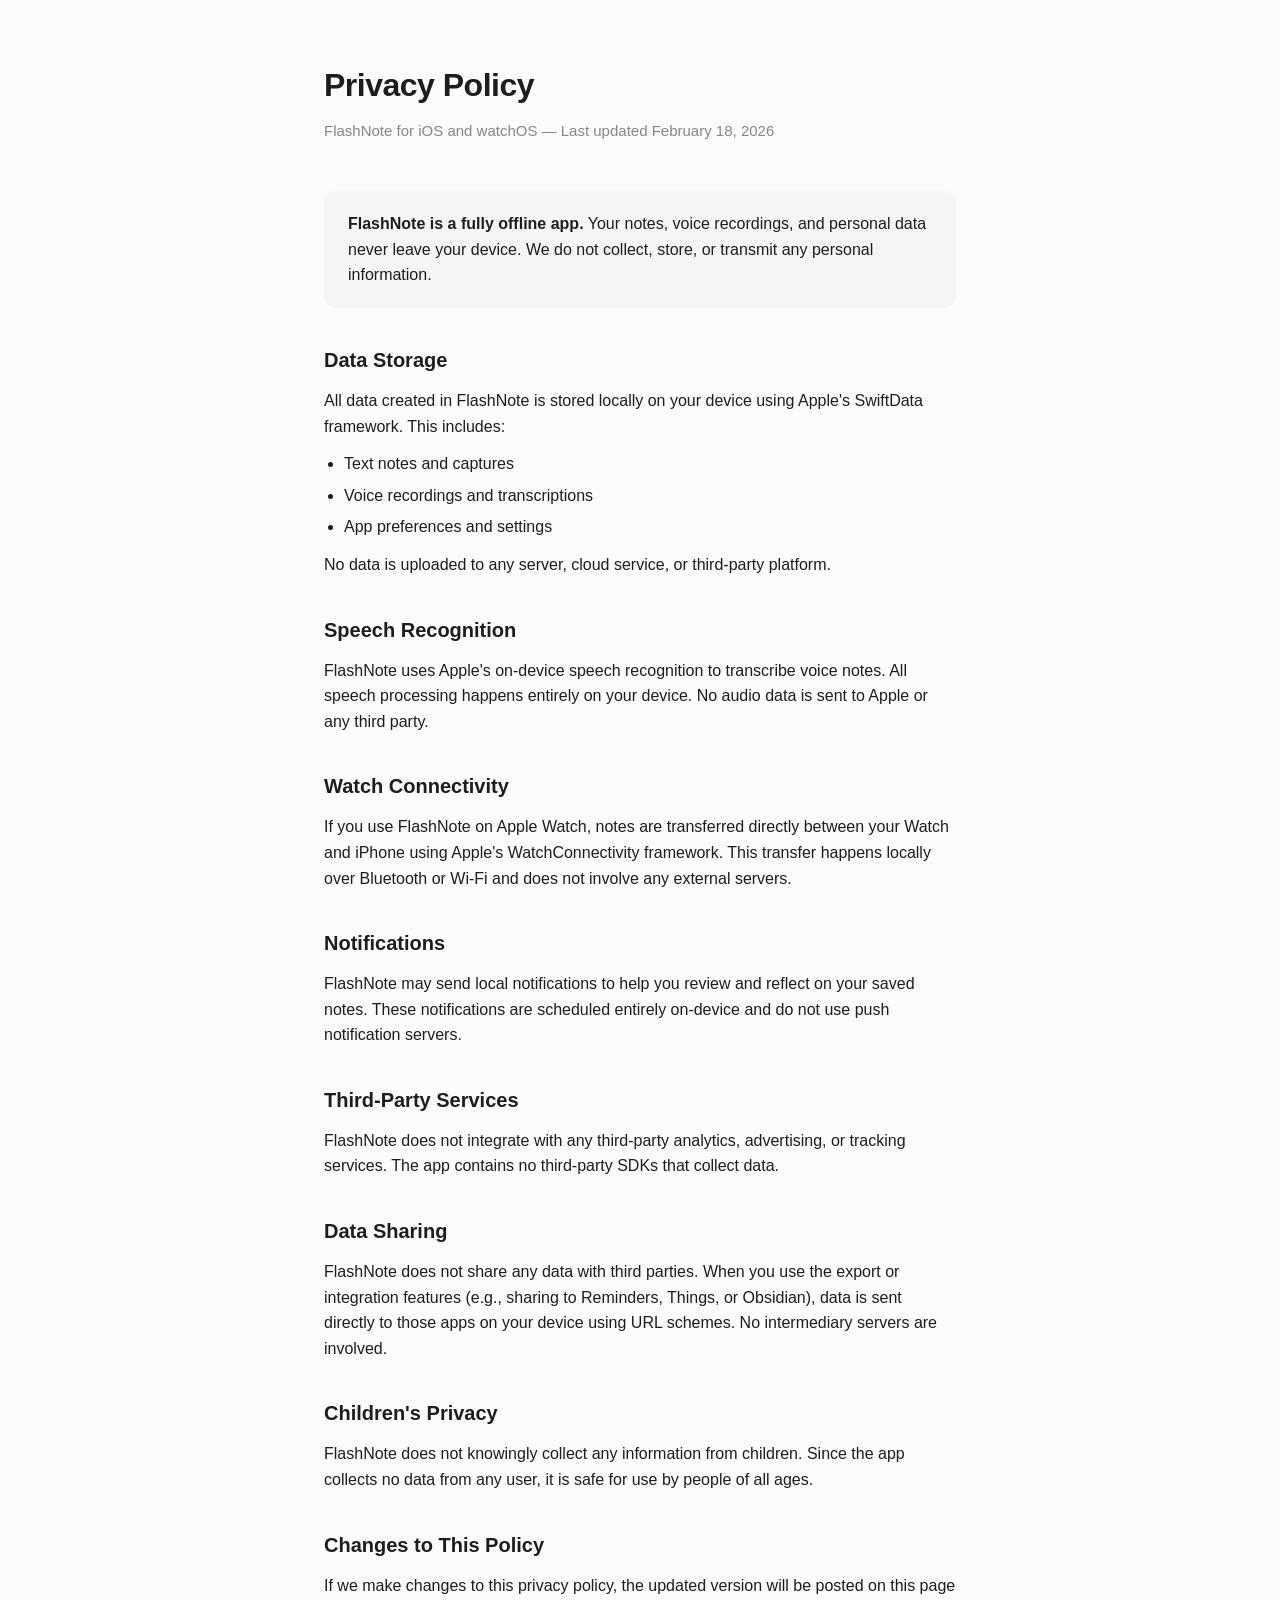
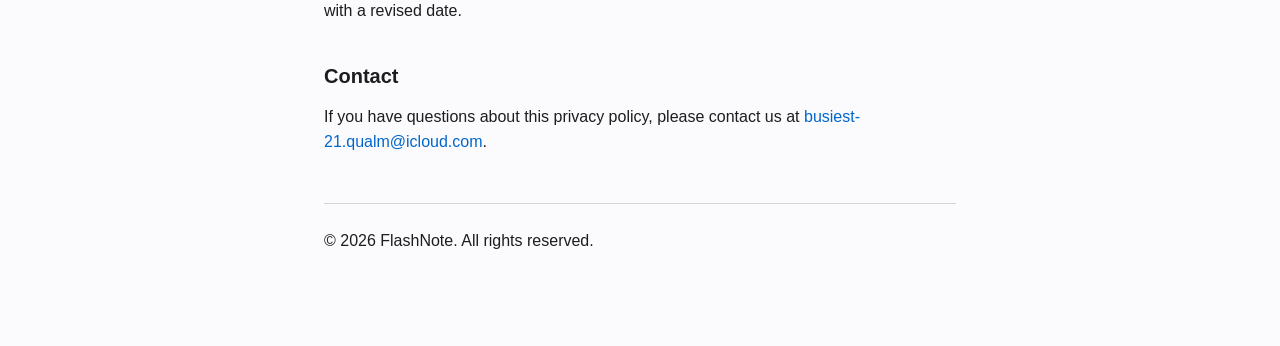
==== Flash-Note/privacy-policy.html @ 5944f5c3 "App Store support and privacy pages, moved out of the app repos The app repos are going private. On " ====
<!DOCTYPE html>
<html lang="en">
<head>
    <meta charset="UTF-8">
    <meta name="viewport" content="width=device-width, initial-scale=1.0">
    <title>FlashNote - Privacy Policy</title>
    <style>
        * { margin: 0; padding: 0; box-sizing: border-box; }
        body {
            font-family: -apple-system, BlinkMacSystemFont, 'SF Pro Text', 'Helvetica Neue', sans-serif;
            color: #1d1d1f;
            background: #fbfbfd;
            line-height: 1.6;
            -webkit-font-smoothing: antialiased;
        }
        .container {
            max-width: 680px;
            margin: 0 auto;
            padding: 60px 24px 80px;
        }
        h1 {
            font-size: 32px;
            font-weight: 700;
            letter-spacing: -0.5px;
            margin-bottom: 8px;
        }
        .subtitle {
            font-size: 15px;
            color: #86868b;
            margin-bottom: 48px;
        }
        h2 {
            font-size: 20px;
            font-weight: 600;
            margin-top: 36px;
            margin-bottom: 12px;
        }
        p, li {
            font-size: 16px;
            color: #1d1d1f;
            margin-bottom: 12px;
        }
        ul {
            padding-left: 20px;
            margin-bottom: 12px;
        }
        li { margin-bottom: 6px; }
        .highlight {
            background: #f5f5f7;
            border-radius: 12px;
            padding: 20px 24px;
            margin: 24px 0;
        }
        .highlight p { margin-bottom: 0; }
        .footer {
            margin-top: 48px;
            padding-top: 24px;
            border-top: 1px solid #d2d2d7;
            font-size: 13px;
            color: #86868b;
        }
        a { color: #0066cc; text-decoration: none; }
        a:hover { text-decoration: underline; }
    </style>
</head>
<body>
    <div class="container">
        <h1>Privacy Policy</h1>
        <p class="subtitle">FlashNote for iOS and watchOS &mdash; Last updated February 18, 2026</p>

        <div class="highlight">
            <p><strong>FlashNote is a fully offline app.</strong> Your notes, voice recordings, and personal data never leave your device. We do not collect, store, or transmit any personal information.</p>
        </div>

        <h2>Data Storage</h2>
        <p>All data created in FlashNote is stored locally on your device using Apple's SwiftData framework. This includes:</p>
        <ul>
            <li>Text notes and captures</li>
            <li>Voice recordings and transcriptions</li>
            <li>App preferences and settings</li>
        </ul>
        <p>No data is uploaded to any server, cloud service, or third-party platform.</p>

        <h2>Speech Recognition</h2>
        <p>FlashNote uses Apple's on-device speech recognition to transcribe voice notes. All speech processing happens entirely on your device. No audio data is sent to Apple or any third party.</p>

        <h2>Watch Connectivity</h2>
        <p>If you use FlashNote on Apple Watch, notes are transferred directly between your Watch and iPhone using Apple's WatchConnectivity framework. This transfer happens locally over Bluetooth or Wi-Fi and does not involve any external servers.</p>

        <h2>Notifications</h2>
        <p>FlashNote may send local notifications to help you review and reflect on your saved notes. These notifications are scheduled entirely on-device and do not use push notification servers.</p>

        <h2>Third-Party Services</h2>
        <p>FlashNote does not integrate with any third-party analytics, advertising, or tracking services. The app contains no third-party SDKs that collect data.</p>

        <h2>Data Sharing</h2>
        <p>FlashNote does not share any data with third parties. When you use the export or integration features (e.g., sharing to Reminders, Things, or Obsidian), data is sent directly to those apps on your device using URL schemes. No intermediary servers are involved.</p>

        <h2>Children's Privacy</h2>
        <p>FlashNote does not knowingly collect any information from children. Since the app collects no data from any user, it is safe for use by people of all ages.</p>

        <h2>Changes to This Policy</h2>
        <p>If we make changes to this privacy policy, the updated version will be posted on this page with a revised date.</p>

        <h2>Contact</h2>
        <p>If you have questions about this privacy policy, please contact us at <a href="mailto:busiest-21.qualm@icloud.com">busiest-21.qualm@icloud.com</a>.</p>

        <div class="footer">
            <p>&copy; 2026 FlashNote. All rights reserved.</p>
        </div>
    </div>
</body>
</html>
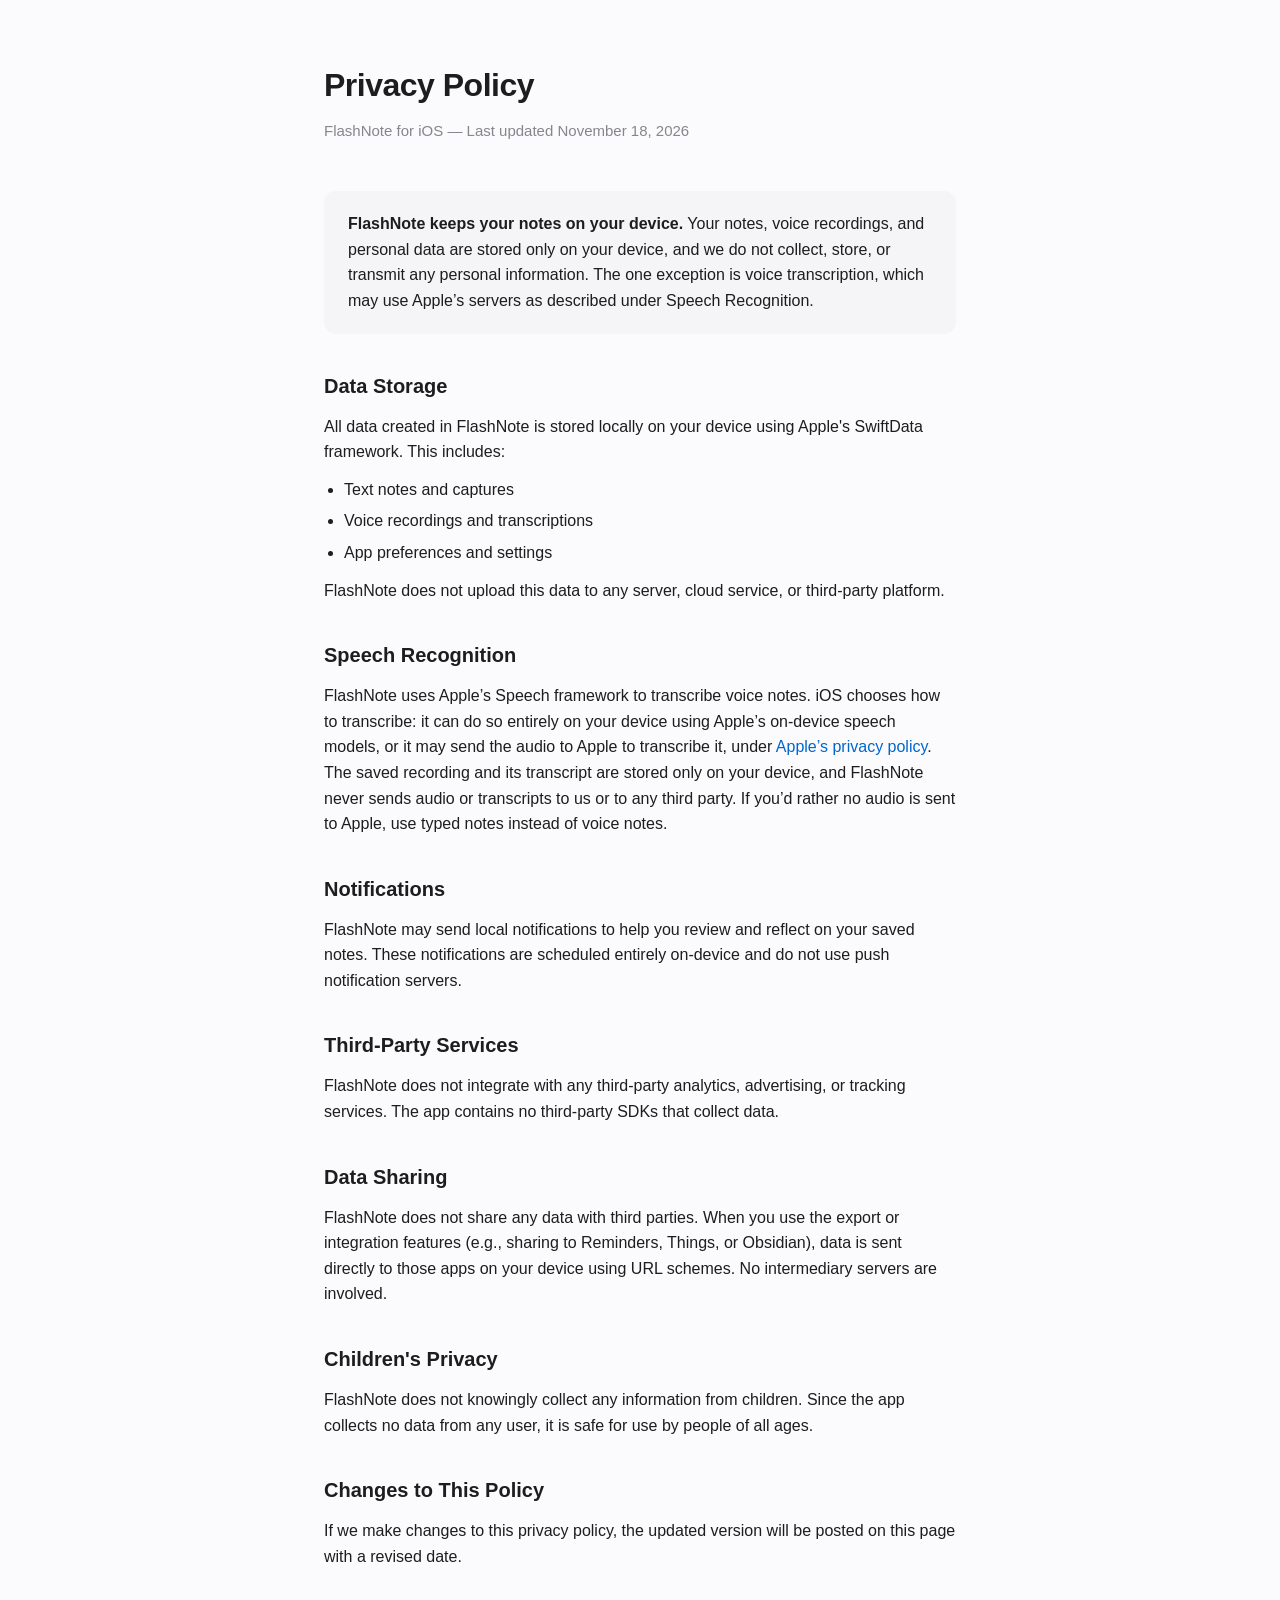
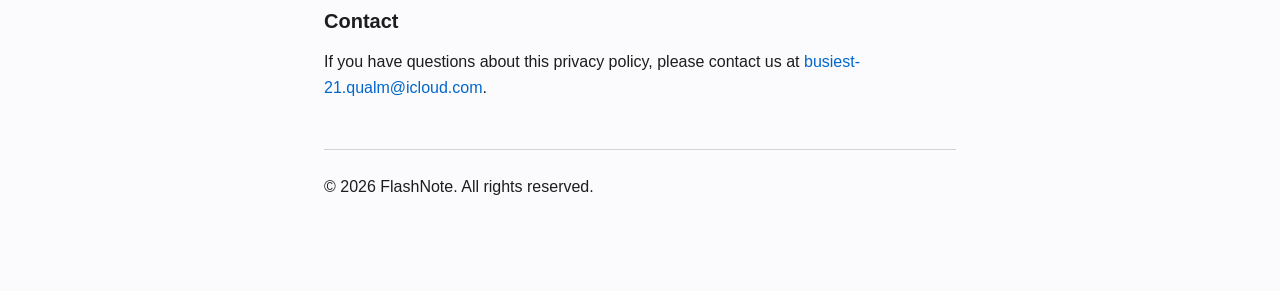
==== commit 8ee8dc8c: "Flash Note privacy policy: drop Watch section, describe speech recognition accurately Same text as F" ====
--- a/Flash-Note/privacy-policy.html
+++ b/Flash-Note/privacy-policy.html
@@ -66,10 +66,10 @@
 <body>
     <div class="container">
         <h1>Privacy Policy</h1>
-        <p class="subtitle">FlashNote for iOS and watchOS &mdash; Last updated February 18, 2026</p>
+        <p class="subtitle">FlashNote for iOS &mdash; Last updated November 18, 2026</p>
 
         <div class="highlight">
-            <p><strong>FlashNote is a fully offline app.</strong> Your notes, voice recordings, and personal data never leave your device. We do not collect, store, or transmit any personal information.</p>
+            <p><strong>FlashNote keeps your notes on your device.</strong> Your notes, voice recordings, and personal data are stored only on your device, and we do not collect, store, or transmit any personal information. The one exception is voice transcription, which may use Apple&rsquo;s servers as described under Speech Recognition.</p>
         </div>
 
         <h2>Data Storage</h2>
@@ -79,13 +79,10 @@
             <li>Voice recordings and transcriptions</li>
             <li>App preferences and settings</li>
         </ul>
-        <p>No data is uploaded to any server, cloud service, or third-party platform.</p>
+        <p>FlashNote does not upload this data to any server, cloud service, or third-party platform.</p>
 
         <h2>Speech Recognition</h2>
-        <p>FlashNote uses Apple's on-device speech recognition to transcribe voice notes. All speech processing happens entirely on your device. No audio data is sent to Apple or any third party.</p>
-
-        <h2>Watch Connectivity</h2>
-        <p>If you use FlashNote on Apple Watch, notes are transferred directly between your Watch and iPhone using Apple's WatchConnectivity framework. This transfer happens locally over Bluetooth or Wi-Fi and does not involve any external servers.</p>
+        <p>FlashNote uses Apple&rsquo;s Speech framework to transcribe voice notes. iOS chooses how to transcribe: it can do so entirely on your device using Apple&rsquo;s on-device speech models, or it may send the audio to Apple to transcribe it, under <a href="https://www.apple.com/legal/privacy/">Apple&rsquo;s privacy policy</a>. The saved recording and its transcript are stored only on your device, and FlashNote never sends audio or transcripts to us or to any third party. If you&rsquo;d rather no audio is sent to Apple, use typed notes instead of voice notes.</p>
 
         <h2>Notifications</h2>
         <p>FlashNote may send local notifications to help you review and reflect on your saved notes. These notifications are scheduled entirely on-device and do not use push notification servers.</p>
